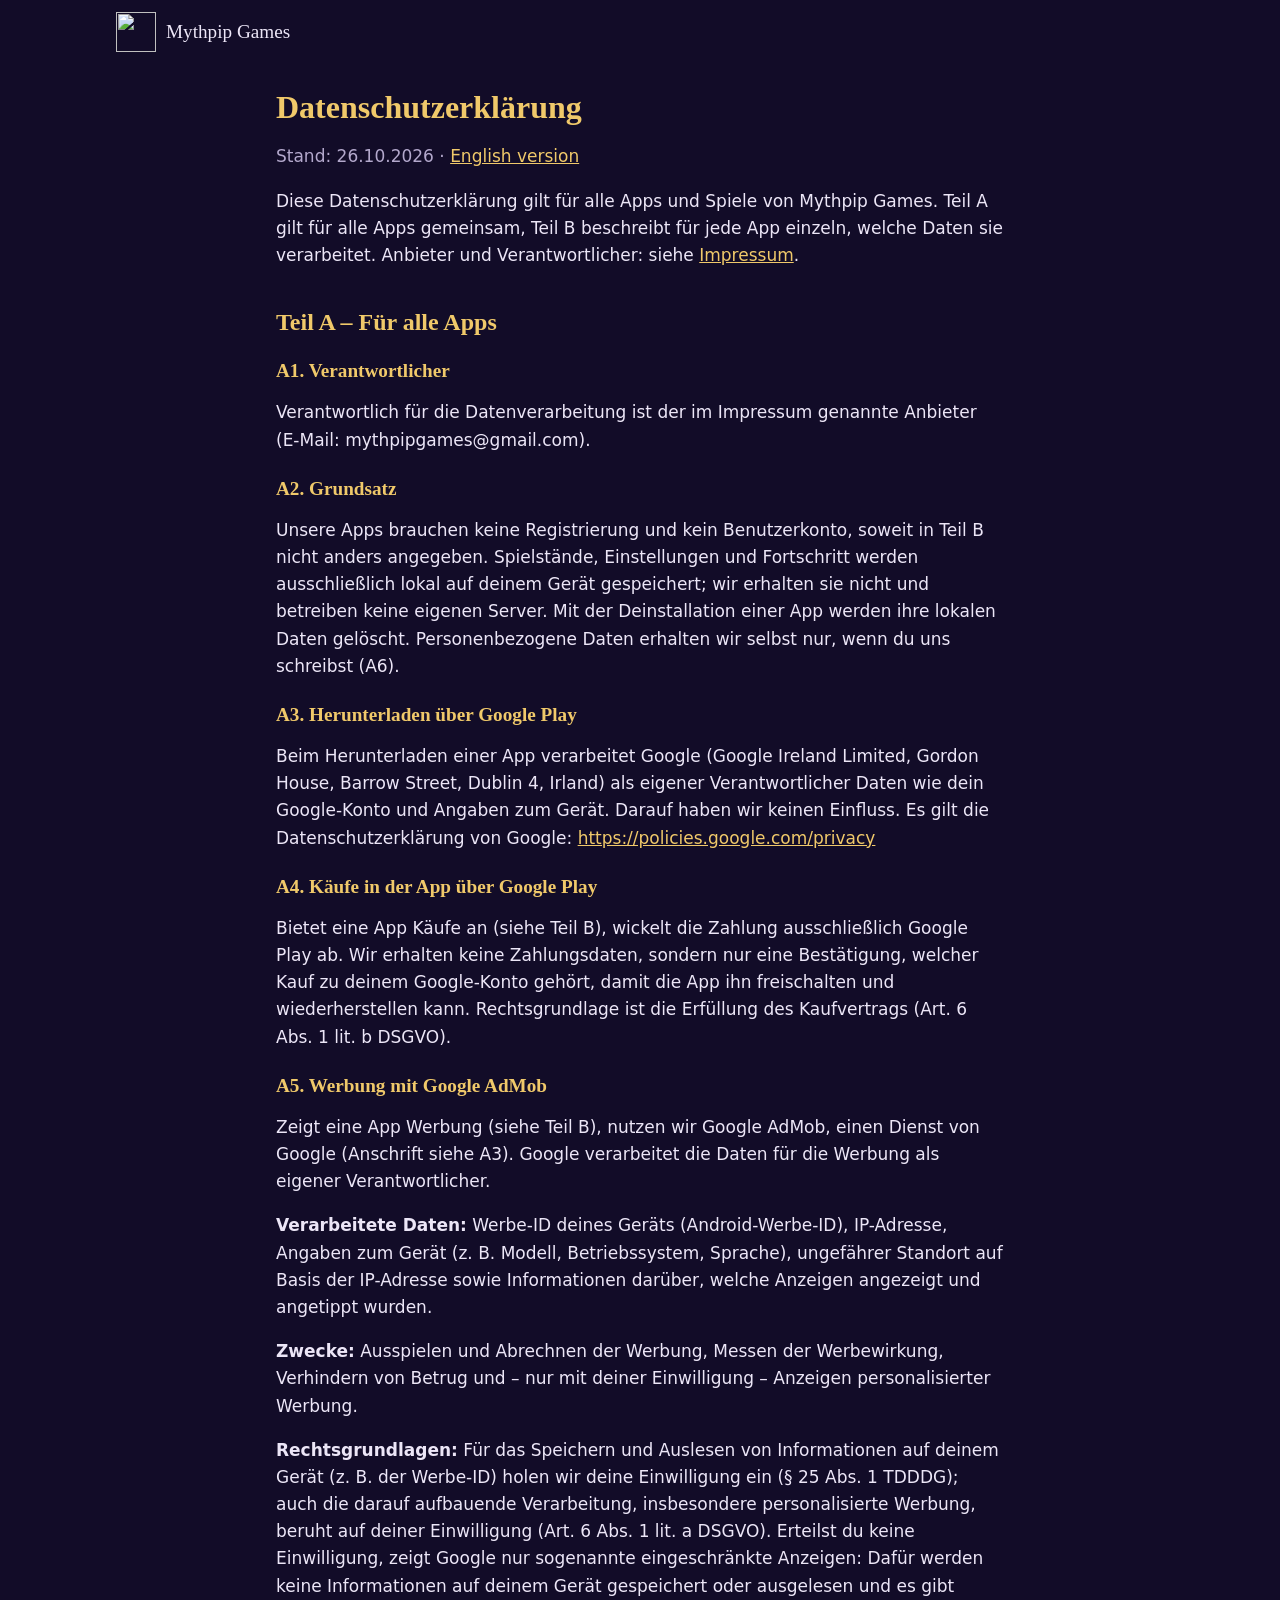
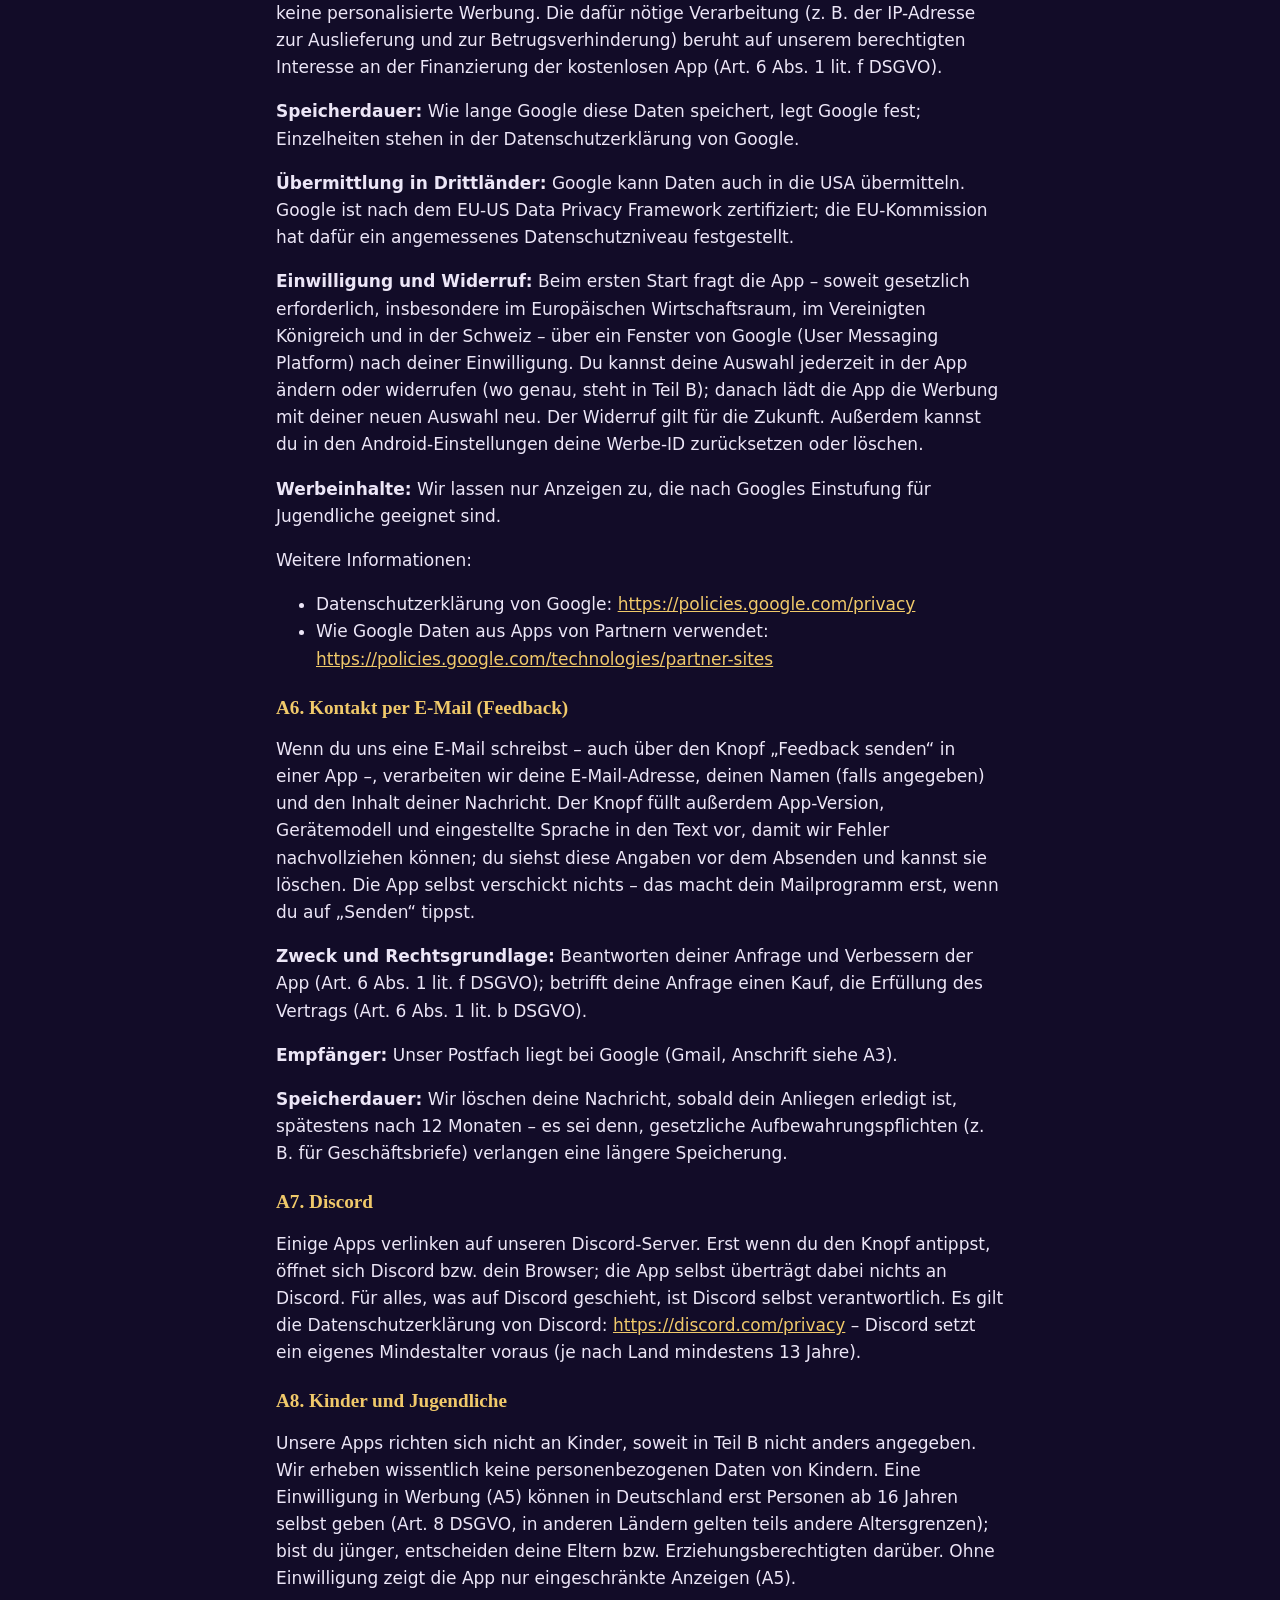
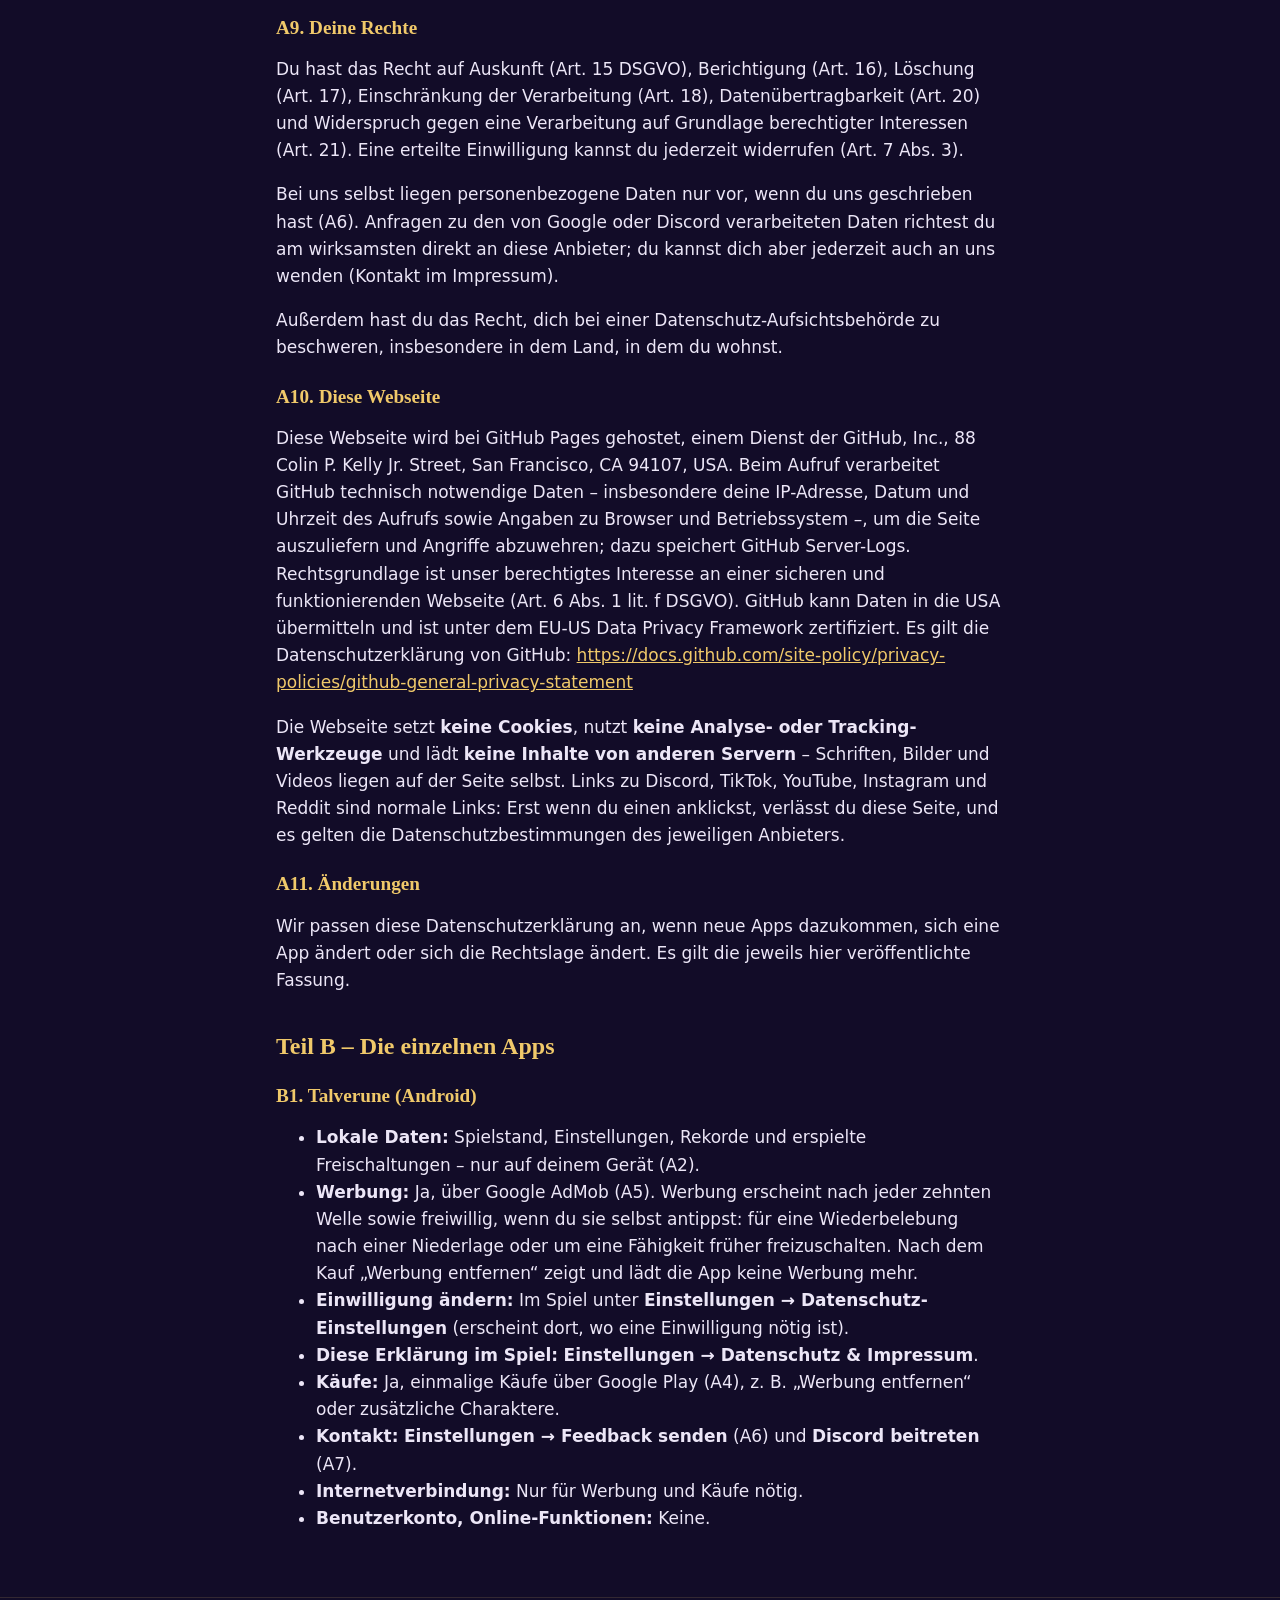
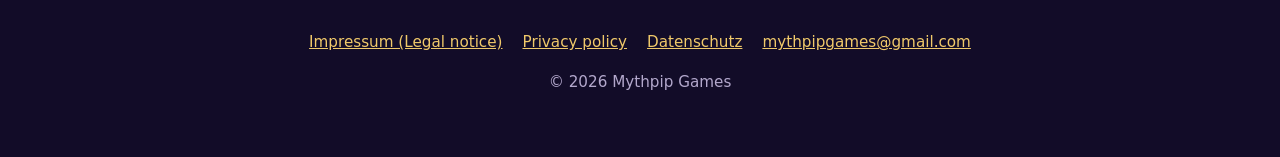
==== datenschutz/index.html @ cc6487e0 "Add files via upload" ====
<!doctype html>
<html lang="de">
<head>
<meta charset="utf-8">
<meta name="viewport" content="width=device-width, initial-scale=1">
<meta name="robots" content="noindex">
<title>Datenschutzerklärung – Mythpip Games</title>
<link rel="icon" href="../favicon.png">
<link rel="stylesheet" href="../style.css">
</head>
<body>

<div class="kopf">
  <a class="marke" href="../"><img src="../img/mythpip_logo.png" alt="" width="40" height="40">Mythpip Games</a>
</div>

<main class="wrap recht">
<h1>Datenschutzerklärung</h1>
<p class="stand">Stand: 26.10.2026 · <a href="../privacy/">English version</a></p>
<p>Diese Datenschutzerklärung gilt für alle Apps und Spiele von Mythpip Games. Teil A gilt für alle Apps gemeinsam, Teil B beschreibt für jede App einzeln, welche Daten sie verarbeitet. Anbieter und Verantwortlicher: siehe <a href="../impressum/">Impressum</a>.</p>
<h2>Teil A – Für alle Apps</h2>
<h3>A1. Verantwortlicher</h3>
<p>Verantwortlich für die Datenverarbeitung ist der im Impressum genannte Anbieter (E-Mail: mythpipgames@gmail.com).</p>
<h3>A2. Grundsatz</h3>
<p>Unsere Apps brauchen keine Registrierung und kein Benutzerkonto, soweit in Teil B nicht anders angegeben. Spielstände, Einstellungen und Fortschritt werden ausschließlich lokal auf deinem Gerät gespeichert; wir erhalten sie nicht und betreiben keine eigenen Server. Mit der Deinstallation einer App werden ihre lokalen Daten gelöscht. Personenbezogene Daten erhalten wir selbst nur, wenn du uns schreibst (A6).</p>
<h3>A3. Herunterladen über Google Play</h3>
<p>Beim Herunterladen einer App verarbeitet Google (Google Ireland Limited, Gordon House, Barrow Street, Dublin 4, Irland) als eigener Verantwortlicher Daten wie dein Google-Konto und Angaben zum Gerät. Darauf haben wir keinen Einfluss. Es gilt die Datenschutzerklärung von Google: <a href="https://policies.google.com/privacy" rel="noopener">https://policies.google.com/privacy</a></p>
<h3>A4. Käufe in der App über Google Play</h3>
<p>Bietet eine App Käufe an (siehe Teil B), wickelt die Zahlung ausschließlich Google Play ab. Wir erhalten keine Zahlungsdaten, sondern nur eine Bestätigung, welcher Kauf zu deinem Google-Konto gehört, damit die App ihn freischalten und wiederherstellen kann. Rechtsgrundlage ist die Erfüllung des Kaufvertrags (Art. 6 Abs. 1 lit. b DSGVO).</p>
<h3>A5. Werbung mit Google AdMob</h3>
<p>Zeigt eine App Werbung (siehe Teil B), nutzen wir Google AdMob, einen Dienst von Google (Anschrift siehe A3). Google verarbeitet die Daten für die Werbung als eigener Verantwortlicher.</p>
<p><strong>Verarbeitete Daten:</strong> Werbe-ID deines Geräts (Android-Werbe-ID), IP-Adresse, Angaben zum Gerät (z. B. Modell, Betriebssystem, Sprache), ungefährer Standort auf Basis der IP-Adresse sowie Informationen darüber, welche Anzeigen angezeigt und angetippt wurden.</p>
<p><strong>Zwecke:</strong> Ausspielen und Abrechnen der Werbung, Messen der Werbewirkung, Verhindern von Betrug und – nur mit deiner Einwilligung – Anzeigen personalisierter Werbung.</p>
<p><strong>Rechtsgrundlagen:</strong> Für das Speichern und Auslesen von Informationen auf deinem Gerät (z. B. der Werbe-ID) holen wir deine Einwilligung ein (§ 25 Abs. 1 TDDDG); auch die darauf aufbauende Verarbeitung, insbesondere personalisierte Werbung, beruht auf deiner Einwilligung (Art. 6 Abs. 1 lit. a DSGVO). Erteilst du keine Einwilligung, zeigt Google nur sogenannte eingeschränkte Anzeigen: Dafür werden keine Informationen auf deinem Gerät gespeichert oder ausgelesen und es gibt keine personalisierte Werbung. Die dafür nötige Verarbeitung (z. B. der IP-Adresse zur Auslieferung und zur Betrugsverhinderung) beruht auf unserem berechtigten Interesse an der Finanzierung der kostenlosen App (Art. 6 Abs. 1 lit. f DSGVO).</p>
<p><strong>Speicherdauer:</strong> Wie lange Google diese Daten speichert, legt Google fest; Einzelheiten stehen in der Datenschutzerklärung von Google.</p>
<p><strong>Übermittlung in Drittländer:</strong> Google kann Daten auch in die USA übermitteln. Google ist nach dem EU-US Data Privacy Framework zertifiziert; die EU-Kommission hat dafür ein angemessenes Datenschutzniveau festgestellt.</p>
<p><strong>Einwilligung und Widerruf:</strong> Beim ersten Start fragt die App – soweit gesetzlich erforderlich, insbesondere im Europäischen Wirtschaftsraum, im Vereinigten Königreich und in der Schweiz – über ein Fenster von Google (User Messaging Platform) nach deiner Einwilligung. Du kannst deine Auswahl jederzeit in der App ändern oder widerrufen (wo genau, steht in Teil B); danach lädt die App die Werbung mit deiner neuen Auswahl neu. Der Widerruf gilt für die Zukunft. Außerdem kannst du in den Android-Einstellungen deine Werbe-ID zurücksetzen oder löschen.</p>
<p><strong>Werbeinhalte:</strong> Wir lassen nur Anzeigen zu, die nach Googles Einstufung für Jugendliche geeignet sind.</p>
<p>Weitere Informationen:</p>
<ul>
<li>Datenschutzerklärung von Google: <a href="https://policies.google.com/privacy" rel="noopener">https://policies.google.com/privacy</a></li>
<li>Wie Google Daten aus Apps von Partnern verwendet: <a href="https://policies.google.com/technologies/partner-sites" rel="noopener">https://policies.google.com/technologies/partner-sites</a></li>
</ul>
<h3>A6. Kontakt per E-Mail (Feedback)</h3>
<p>Wenn du uns eine E-Mail schreibst – auch über den Knopf „Feedback senden“ in einer App –, verarbeiten wir deine E-Mail-Adresse, deinen Namen (falls angegeben) und den Inhalt deiner Nachricht. Der Knopf füllt außerdem App-Version, Gerätemodell und eingestellte Sprache in den Text vor, damit wir Fehler nachvollziehen können; du siehst diese Angaben vor dem Absenden und kannst sie löschen. Die App selbst verschickt nichts – das macht dein Mailprogramm erst, wenn du auf „Senden“ tippst.</p>
<p><strong>Zweck und Rechtsgrundlage:</strong> Beantworten deiner Anfrage und Verbessern der App (Art. 6 Abs. 1 lit. f DSGVO); betrifft deine Anfrage einen Kauf, die Erfüllung des Vertrags (Art. 6 Abs. 1 lit. b DSGVO).</p>
<p><strong>Empfänger:</strong> Unser Postfach liegt bei Google (Gmail, Anschrift siehe A3).</p>
<p><strong>Speicherdauer:</strong> Wir löschen deine Nachricht, sobald dein Anliegen erledigt ist, spätestens nach 12 Monaten – es sei denn, gesetzliche Aufbewahrungspflichten (z. B. für Geschäftsbriefe) verlangen eine längere Speicherung.</p>
<h3>A7. Discord</h3>
<p>Einige Apps verlinken auf unseren Discord-Server. Erst wenn du den Knopf antippst, öffnet sich Discord bzw. dein Browser; die App selbst überträgt dabei nichts an Discord. Für alles, was auf Discord geschieht, ist Discord selbst verantwortlich. Es gilt die Datenschutzerklärung von Discord: <a href="https://discord.com/privacy" rel="noopener">https://discord.com/privacy</a> – Discord setzt ein eigenes Mindestalter voraus (je nach Land mindestens 13 Jahre).</p>
<h3>A8. Kinder und Jugendliche</h3>
<p>Unsere Apps richten sich nicht an Kinder, soweit in Teil B nicht anders angegeben. Wir erheben wissentlich keine personenbezogenen Daten von Kindern. Eine Einwilligung in Werbung (A5) können in Deutschland erst Personen ab 16 Jahren selbst geben (Art. 8 DSGVO, in anderen Ländern gelten teils andere Altersgrenzen); bist du jünger, entscheiden deine Eltern bzw. Erziehungsberechtigten darüber. Ohne Einwilligung zeigt die App nur eingeschränkte Anzeigen (A5).</p>
<h3>A9. Deine Rechte</h3>
<p>Du hast das Recht auf Auskunft (Art. 15 DSGVO), Berichtigung (Art. 16), Löschung (Art. 17), Einschränkung der Verarbeitung (Art. 18), Datenübertragbarkeit (Art. 20) und Widerspruch gegen eine Verarbeitung auf Grundlage berechtigter Interessen (Art. 21). Eine erteilte Einwilligung kannst du jederzeit widerrufen (Art. 7 Abs. 3).</p>
<p>Bei uns selbst liegen personenbezogene Daten nur vor, wenn du uns geschrieben hast (A6). Anfragen zu den von Google oder Discord verarbeiteten Daten richtest du am wirksamsten direkt an diese Anbieter; du kannst dich aber jederzeit auch an uns wenden (Kontakt im Impressum).</p>
<p>Außerdem hast du das Recht, dich bei einer Datenschutz-Aufsichtsbehörde zu beschweren, insbesondere in dem Land, in dem du wohnst.</p>
<h3>A10. Diese Webseite</h3>
<p>Diese Webseite wird bei GitHub Pages gehostet, einem Dienst der GitHub, Inc., 88 Colin P. Kelly Jr. Street, San Francisco, CA 94107, USA. Beim Aufruf verarbeitet GitHub technisch notwendige Daten – insbesondere deine IP-Adresse, Datum und Uhrzeit des Aufrufs sowie Angaben zu Browser und Betriebssystem –, um die Seite auszuliefern und Angriffe abzuwehren; dazu speichert GitHub Server-Logs. Rechtsgrundlage ist unser berechtigtes Interesse an einer sicheren und funktionierenden Webseite (Art. 6 Abs. 1 lit. f DSGVO). GitHub kann Daten in die USA übermitteln und ist unter dem EU-US Data Privacy Framework zertifiziert. Es gilt die Datenschutzerklärung von GitHub: <a href="https://docs.github.com/site-policy/privacy-policies/github-general-privacy-statement" rel="noopener">https://docs.github.com/site-policy/privacy-policies/github-general-privacy-statement</a></p>
<p>Die Webseite setzt <strong>keine Cookies</strong>, nutzt <strong>keine Analyse- oder Tracking-Werkzeuge</strong> und lädt <strong>keine Inhalte von anderen Servern</strong> – Schriften, Bilder und Videos liegen auf der Seite selbst. Links zu Discord, TikTok, YouTube, Instagram und Reddit sind normale Links: Erst wenn du einen anklickst, verlässt du diese Seite, und es gelten die Datenschutzbestimmungen des jeweiligen Anbieters.</p>
<h3>A11. Änderungen</h3>
<p>Wir passen diese Datenschutzerklärung an, wenn neue Apps dazukommen, sich eine App ändert oder sich die Rechtslage ändert. Es gilt die jeweils hier veröffentlichte Fassung.</p>
<h2>Teil B – Die einzelnen Apps</h2>
<h3>B1. Talverune (Android)</h3>
<ul>
<li><strong>Lokale Daten:</strong> Spielstand, Einstellungen, Rekorde und erspielte Freischaltungen – nur auf deinem Gerät (A2).</li>
<li><strong>Werbung:</strong> Ja, über Google AdMob (A5). Werbung erscheint nach jeder zehnten Welle sowie freiwillig, wenn du sie selbst antippst: für eine Wiederbelebung nach einer Niederlage oder um eine Fähigkeit früher freizuschalten. Nach dem Kauf „Werbung entfernen“ zeigt und lädt die App keine Werbung mehr.</li>
<li><strong>Einwilligung ändern:</strong> Im Spiel unter <strong>Einstellungen → Datenschutz-Einstellungen</strong> (erscheint dort, wo eine Einwilligung nötig ist).</li>
<li><strong>Diese Erklärung im Spiel:</strong> <strong>Einstellungen → Datenschutz &amp; Impressum</strong>.</li>
<li><strong>Käufe:</strong> Ja, einmalige Käufe über Google Play (A4), z. B. „Werbung entfernen“ oder zusätzliche Charaktere.</li>
<li><strong>Kontakt:</strong> <strong>Einstellungen → Feedback senden</strong> (A6) und <strong>Discord beitreten</strong> (A7).</li>
<li><strong>Internetverbindung:</strong> Nur für Werbung und Käufe nötig.</li>
<li><strong>Benutzerkonto, Online-Funktionen:</strong> Keine.</li>
</ul>
</main>

<footer class="fuss">
  <nav>
    <a href="../impressum/">Impressum (Legal notice)</a>
    <a href="../privacy/">Privacy policy</a>
    <a href="../datenschutz/">Datenschutz</a>
    <a href="mailto:mythpipgames@gmail.com">mythpipgames@gmail.com</a>
  </nav>
  <p>© 2026 Mythpip Games</p>
</footer>

</body>
</html>
---- style.css ----
/* Mythpip Games – gemeinsamer Stil */
@font-face { font-family: "Alegreya"; src: url("fonts/Alegreya-Variable.ttf") format("truetype"); font-weight: 400 900; font-display: swap; }
@font-face { font-family: "Alegreya Sans"; src: url("fonts/AlegreyaSans-Medium.ttf") format("truetype"); font-weight: 500; font-display: swap; }
@font-face { font-family: "Alegreya Sans SC"; src: url("fonts/AlegreyaSansSC-Bold.ttf") format("truetype"); font-weight: 700; font-display: swap; }

:root {
  color-scheme: dark;
  --bg: #120c28;
  --bg-2: #1c1338;
  --card: #251a48;
  --line: #4a3a7a;
  --gold: #f0c96a;
  --gold-dark: #b8892f;
  --text: #ece6f7;
  --muted: #b3a8cc;
  --discord: #5865f2;
}

* { box-sizing: border-box; }
html { -webkit-text-size-adjust: 100%; }
body {
  margin: 0;
  background: var(--bg);
  color: var(--text);
  font: 500 1.0625rem/1.6 "Alegreya Sans", system-ui, sans-serif;
}
img, video { max-width: 100%; height: auto; display: block; }
a { color: var(--gold); }
a:hover { color: #fff; }

h1, h2, h3 { font-family: "Alegreya", Georgia, serif; line-height: 1.2; margin: 0 0 .5em; }
h1 { font-size: clamp(2rem, 7vw, 3.25rem); color: var(--gold); }
h2 { font-size: clamp(1.6rem, 5vw, 2.2rem); color: var(--gold); text-align: center; }
h3 { font-size: 1.35rem; }
.klein { font-family: "Alegreya Sans SC", sans-serif; letter-spacing: .12em; color: var(--muted); }

.wrap { width: 100%; max-width: 1080px; margin: 0 auto; padding: 0 16px; }
section { padding: 56px 0; }
section + section { border-top: 1px solid rgba(240, 201, 106, .15); }
.mitte { text-align: center; }
.lead { font-size: 1.2rem; color: var(--muted); max-width: 640px; margin: 0 auto 1.5em; }

/* Kopfleiste */
.kopf { display: flex; align-items: center; justify-content: space-between; gap: 12px; padding: 12px 16px; max-width: 1080px; margin: 0 auto; }
.kopf a.marke { display: flex; align-items: center; gap: 10px; text-decoration: none; color: var(--text); font-family: "Alegreya", serif; font-size: 1.2rem; }
.kopf a.marke img { width: 40px; height: 40px; }

/* Knöpfe */
.knopf {
  display: inline-flex; align-items: center; justify-content: center; gap: .5em;
  padding: .8em 1.6em; border-radius: 10px; text-decoration: none;
  font-family: "Alegreya Sans SC", sans-serif; font-weight: 700; letter-spacing: .06em; font-size: 1.1rem;
  background: var(--discord); color: #fff; border: 2px solid transparent;
}
.knopf:hover { color: #fff; filter: brightness(1.1); }
.knopf.zweit { background: transparent; border-color: var(--gold-dark); color: var(--gold); }
.knopf-reihe { display: flex; flex-wrap: wrap; gap: 12px; justify-content: center; }

/* Raster */
.raster { display: grid; gap: 16px; grid-template-columns: repeat(auto-fit, minmax(min(100%, 240px), 1fr)); }
.karte { background: var(--card); border: 1px solid var(--line); border-radius: 12px; padding: 20px; }

/* Kanäle */
.kanaele { display: flex; flex-wrap: wrap; gap: 10px; justify-content: center; list-style: none; padding: 0; margin: 0; }
.kanaele a { display: block; padding: .5em 1em; border: 1px solid var(--line); border-radius: 999px; text-decoration: none; color: var(--text); background: var(--bg-2); }
.kanaele a:hover { border-color: var(--gold); color: var(--gold); }

/* Fußzeile */
.fuss { padding: 32px 16px 48px; text-align: center; color: var(--muted); font-size: .95rem; border-top: 1px solid rgba(240, 201, 106, .15); }
.fuss nav { display: flex; flex-wrap: wrap; gap: 8px 20px; justify-content: center; margin-bottom: 12px; }

/* Startseite */
.studio-kopf { padding: 48px 0 24px; text-align: center; }
.studio-kopf img { width: 180px; height: 180px; margin: 0 auto 16px; }
.spiel-kachel { display: block; max-width: 720px; margin: 0 auto; text-decoration: none; color: var(--text); background: var(--card); border: 1px solid var(--line); border-radius: 14px; overflow: hidden; }
.spiel-kachel:hover { border-color: var(--gold); color: var(--text); }
.spiel-kachel img { width: 100%; }
.spiel-kachel div { padding: 16px 20px 20px; }
.spiel-kachel h3 { color: var(--gold); margin-bottom: .25em; }
.spiel-kachel p { margin: 0; color: var(--muted); }

/* Spielseite */
.held-kopf { position: relative; text-align: center; padding: 0 0 40px; }
.held-kopf .banner { width: 100%; max-height: 420px; object-fit: cover; object-position: center 40%; }
.held-kopf .titel { margin: 20px auto 0; padding: 0 16px; }
.held-kopf .titel img { width: min(460px, 86%); margin: 0 auto 8px; image-rendering: auto; filter: drop-shadow(0 4px 12px rgba(0,0,0,.8)); }
.clip { max-width: 820px; margin: 0 auto; border-radius: 12px; overflow: hidden; border: 1px solid var(--line); background: #000; }
.clip video { width: 100%; aspect-ratio: 16 / 9; }

.helden { display: grid; gap: 14px; grid-template-columns: repeat(auto-fit, minmax(min(100%, 140px), 1fr)); }
.held { background: var(--card); border: 1px solid var(--line); border-radius: 12px; overflow: hidden; text-align: center; }
.held img { width: 100%; aspect-ratio: 300 / 362; object-fit: cover; image-rendering: pixelated; background: #160f2e; }
.held h3 { color: var(--gold); margin: 12px 12px 2px; }
.held p { margin: 0 12px 16px; color: var(--muted); font-size: .98rem; }
.held .frei { display: inline-block; margin-top: 6px; font-size: .8rem; letter-spacing: .08em; font-family: "Alegreya Sans SC", sans-serif; color: var(--gold); }

.merkmale h3 { color: var(--gold); }
.merkmale p { margin: 0; color: var(--muted); }

.bilder { display: grid; gap: 14px; grid-template-columns: repeat(auto-fit, minmax(min(100%, 380px), 1fr)); }
.bilder figure { margin: 0; }
.bilder img { width: 100%; aspect-ratio: 16 / 9; object-fit: cover; border-radius: 10px; border: 1px solid var(--line); }
.bilder figcaption { color: var(--muted); font-size: .95rem; padding: 6px 2px 0; }

/* Rechtstexte */
.recht { overflow-wrap: anywhere; max-width: 760px; padding-top: 24px; padding-bottom: 48px; }
.recht h1 { font-size: 2rem; }
.recht h2 { text-align: left; font-size: 1.5rem; margin-top: 1.6em; }
.recht h3 { font-size: 1.2rem; margin-top: 1.2em; color: var(--gold); }
.recht p, .recht li { color: var(--text); }
.recht .stand { color: var(--muted); }
.recht address { font-style: normal; }
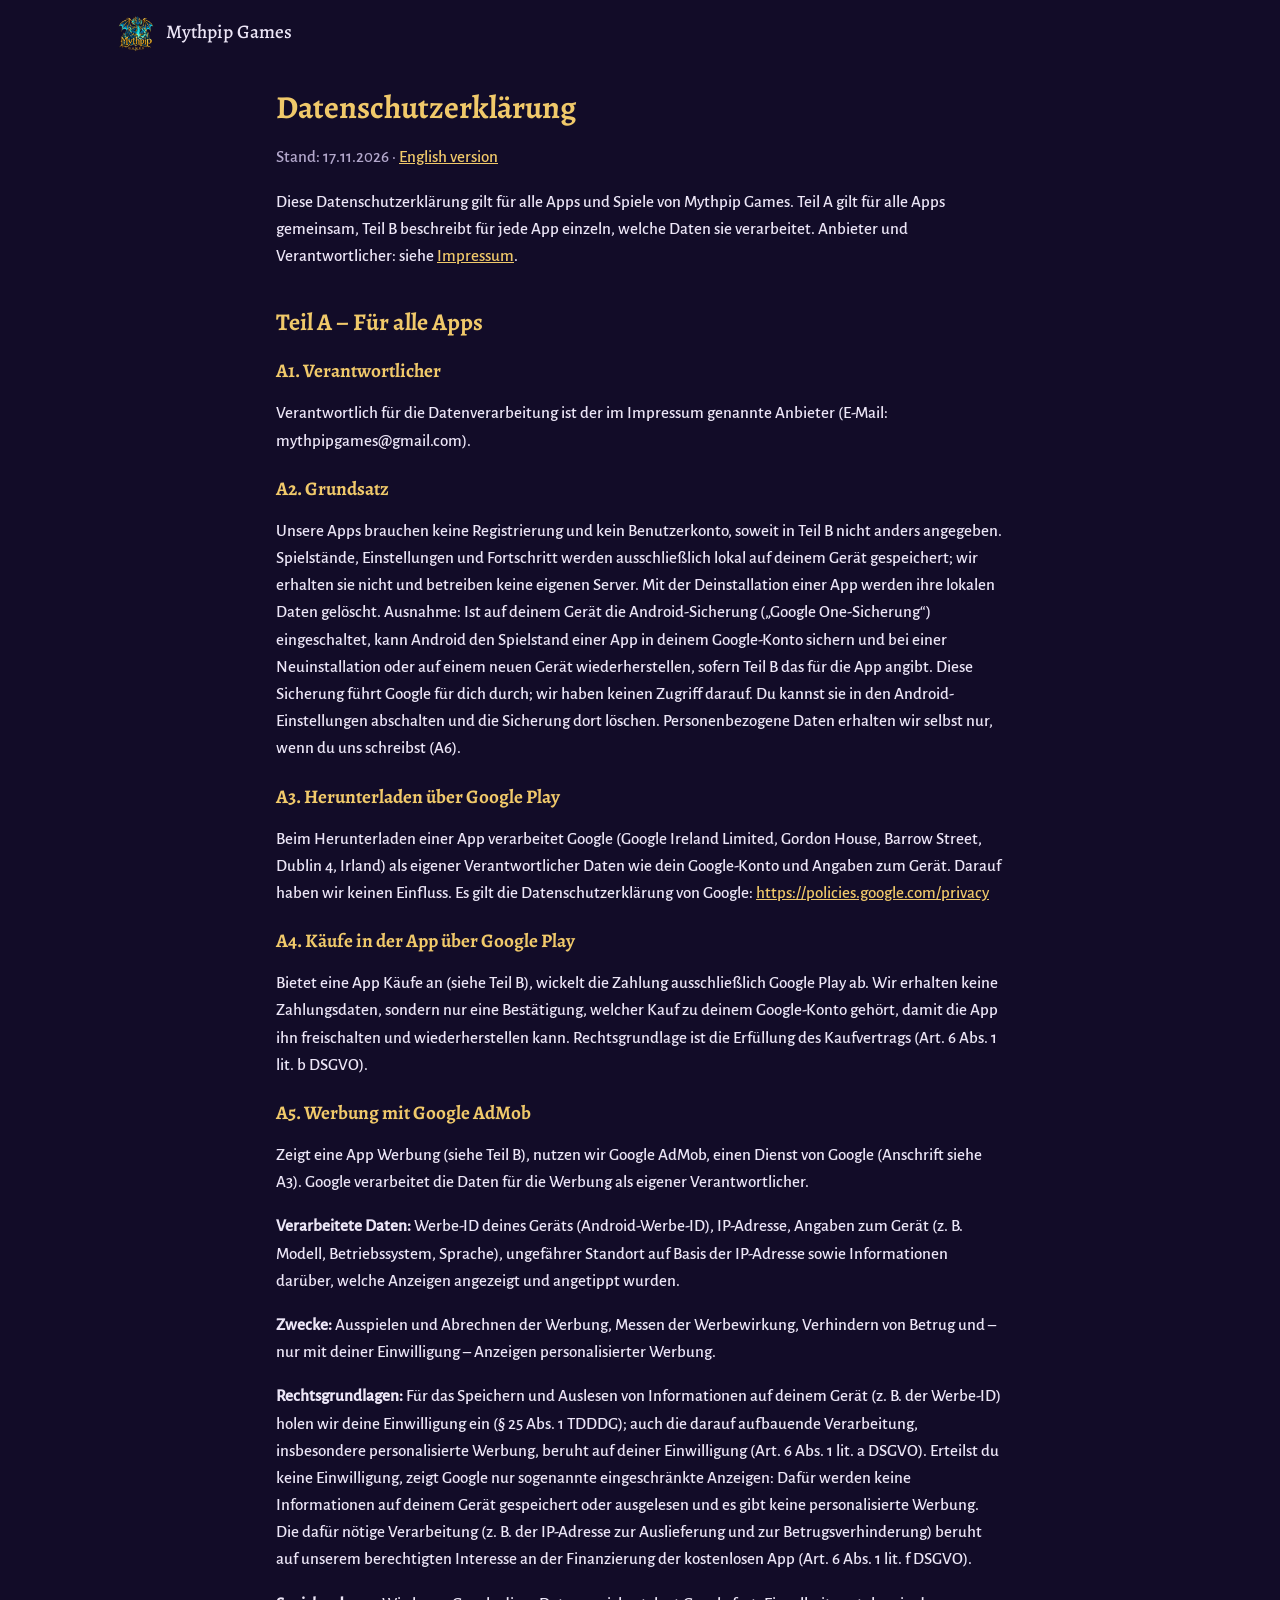
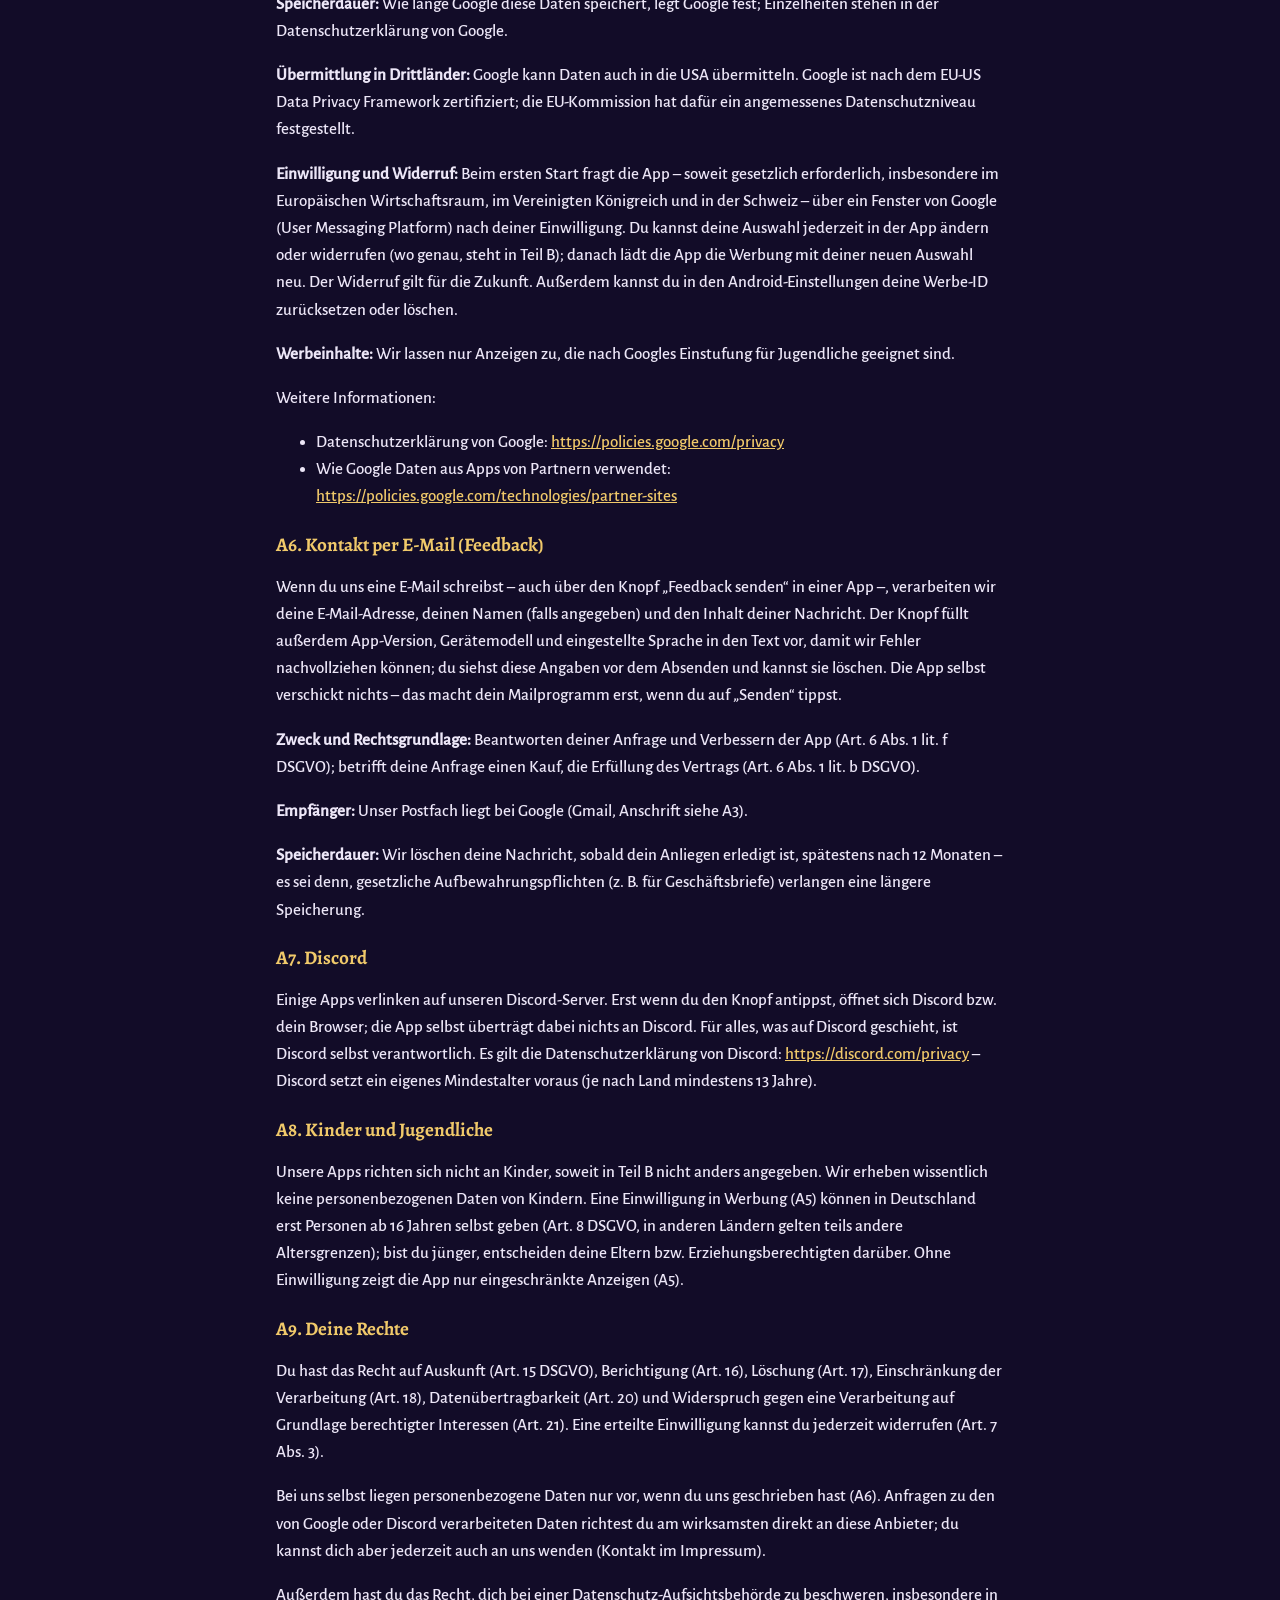
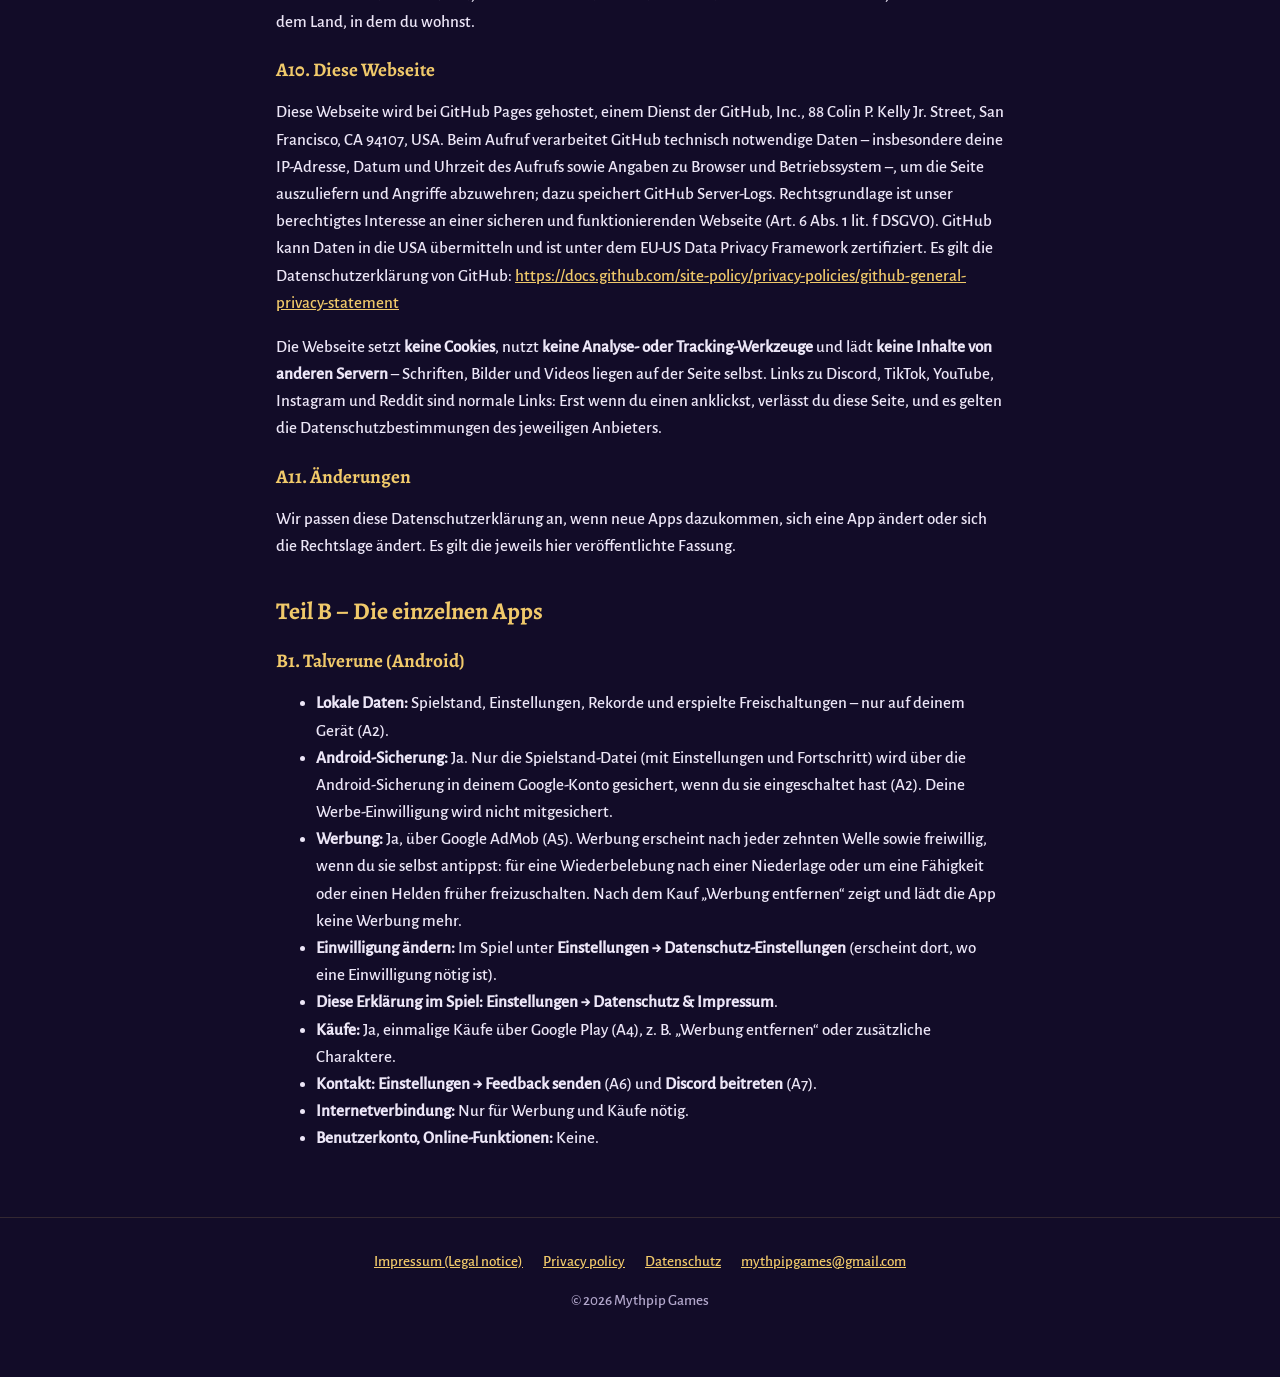
==== commit 10bcc905: "Add files via upload" ====
--- a/datenschutz/index.html
+++ b/datenschutz/index.html
@@ -16,13 +16,13 @@
 
 <main class="wrap recht">
 <h1>Datenschutzerklärung</h1>
-<p class="stand">Stand: 26.10.2026 · <a href="../privacy/">English version</a></p>
+<p class="stand">Stand: 17.11.2026 · <a href="../privacy/">English version</a></p>
 <p>Diese Datenschutzerklärung gilt für alle Apps und Spiele von Mythpip Games. Teil A gilt für alle Apps gemeinsam, Teil B beschreibt für jede App einzeln, welche Daten sie verarbeitet. Anbieter und Verantwortlicher: siehe <a href="../impressum/">Impressum</a>.</p>
 <h2>Teil A – Für alle Apps</h2>
 <h3>A1. Verantwortlicher</h3>
 <p>Verantwortlich für die Datenverarbeitung ist der im Impressum genannte Anbieter (E-Mail: mythpipgames@gmail.com).</p>
 <h3>A2. Grundsatz</h3>
-<p>Unsere Apps brauchen keine Registrierung und kein Benutzerkonto, soweit in Teil B nicht anders angegeben. Spielstände, Einstellungen und Fortschritt werden ausschließlich lokal auf deinem Gerät gespeichert; wir erhalten sie nicht und betreiben keine eigenen Server. Mit der Deinstallation einer App werden ihre lokalen Daten gelöscht. Personenbezogene Daten erhalten wir selbst nur, wenn du uns schreibst (A6).</p>
+<p>Unsere Apps brauchen keine Registrierung und kein Benutzerkonto, soweit in Teil B nicht anders angegeben. Spielstände, Einstellungen und Fortschritt werden ausschließlich lokal auf deinem Gerät gespeichert; wir erhalten sie nicht und betreiben keine eigenen Server. Mit der Deinstallation einer App werden ihre lokalen Daten gelöscht. Ausnahme: Ist auf deinem Gerät die Android-Sicherung („Google One-Sicherung“) eingeschaltet, kann Android den Spielstand einer App in deinem Google-Konto sichern und bei einer Neuinstallation oder auf einem neuen Gerät wiederherstellen, sofern Teil B das für die App angibt. Diese Sicherung führt Google für dich durch; wir haben keinen Zugriff darauf. Du kannst sie in den Android-Einstellungen abschalten und die Sicherung dort löschen. Personenbezogene Daten erhalten wir selbst nur, wenn du uns schreibst (A6).</p>
 <h3>A3. Herunterladen über Google Play</h3>
 <p>Beim Herunterladen einer App verarbeitet Google (Google Ireland Limited, Gordon House, Barrow Street, Dublin 4, Irland) als eigener Verantwortlicher Daten wie dein Google-Konto und Angaben zum Gerät. Darauf haben wir keinen Einfluss. Es gilt die Datenschutzerklärung von Google: <a href="https://policies.google.com/privacy" rel="noopener">https://policies.google.com/privacy</a></p>
 <h3>A4. Käufe in der App über Google Play</h3>
@@ -63,7 +63,8 @@
 <h3>B1. Talverune (Android)</h3>
 <ul>
 <li><strong>Lokale Daten:</strong> Spielstand, Einstellungen, Rekorde und erspielte Freischaltungen – nur auf deinem Gerät (A2).</li>
-<li><strong>Werbung:</strong> Ja, über Google AdMob (A5). Werbung erscheint nach jeder zehnten Welle sowie freiwillig, wenn du sie selbst antippst: für eine Wiederbelebung nach einer Niederlage oder um eine Fähigkeit früher freizuschalten. Nach dem Kauf „Werbung entfernen“ zeigt und lädt die App keine Werbung mehr.</li>
+<li><strong>Android-Sicherung:</strong> Ja. Nur die Spielstand-Datei (mit Einstellungen und Fortschritt) wird über die Android-Sicherung in deinem Google-Konto gesichert, wenn du sie eingeschaltet hast (A2). Deine Werbe-Einwilligung wird nicht mitgesichert.</li>
+<li><strong>Werbung:</strong> Ja, über Google AdMob (A5). Werbung erscheint nach jeder zehnten Welle sowie freiwillig, wenn du sie selbst antippst: für eine Wiederbelebung nach einer Niederlage oder um eine Fähigkeit oder einen Helden früher freizuschalten. Nach dem Kauf „Werbung entfernen“ zeigt und lädt die App keine Werbung mehr.</li>
 <li><strong>Einwilligung ändern:</strong> Im Spiel unter <strong>Einstellungen → Datenschutz-Einstellungen</strong> (erscheint dort, wo eine Einwilligung nötig ist).</li>
 <li><strong>Diese Erklärung im Spiel:</strong> <strong>Einstellungen → Datenschutz &amp; Impressum</strong>.</li>
 <li><strong>Käufe:</strong> Ja, einmalige Käufe über Google Play (A4), z. B. „Werbung entfernen“ oder zusätzliche Charaktere.</li>
